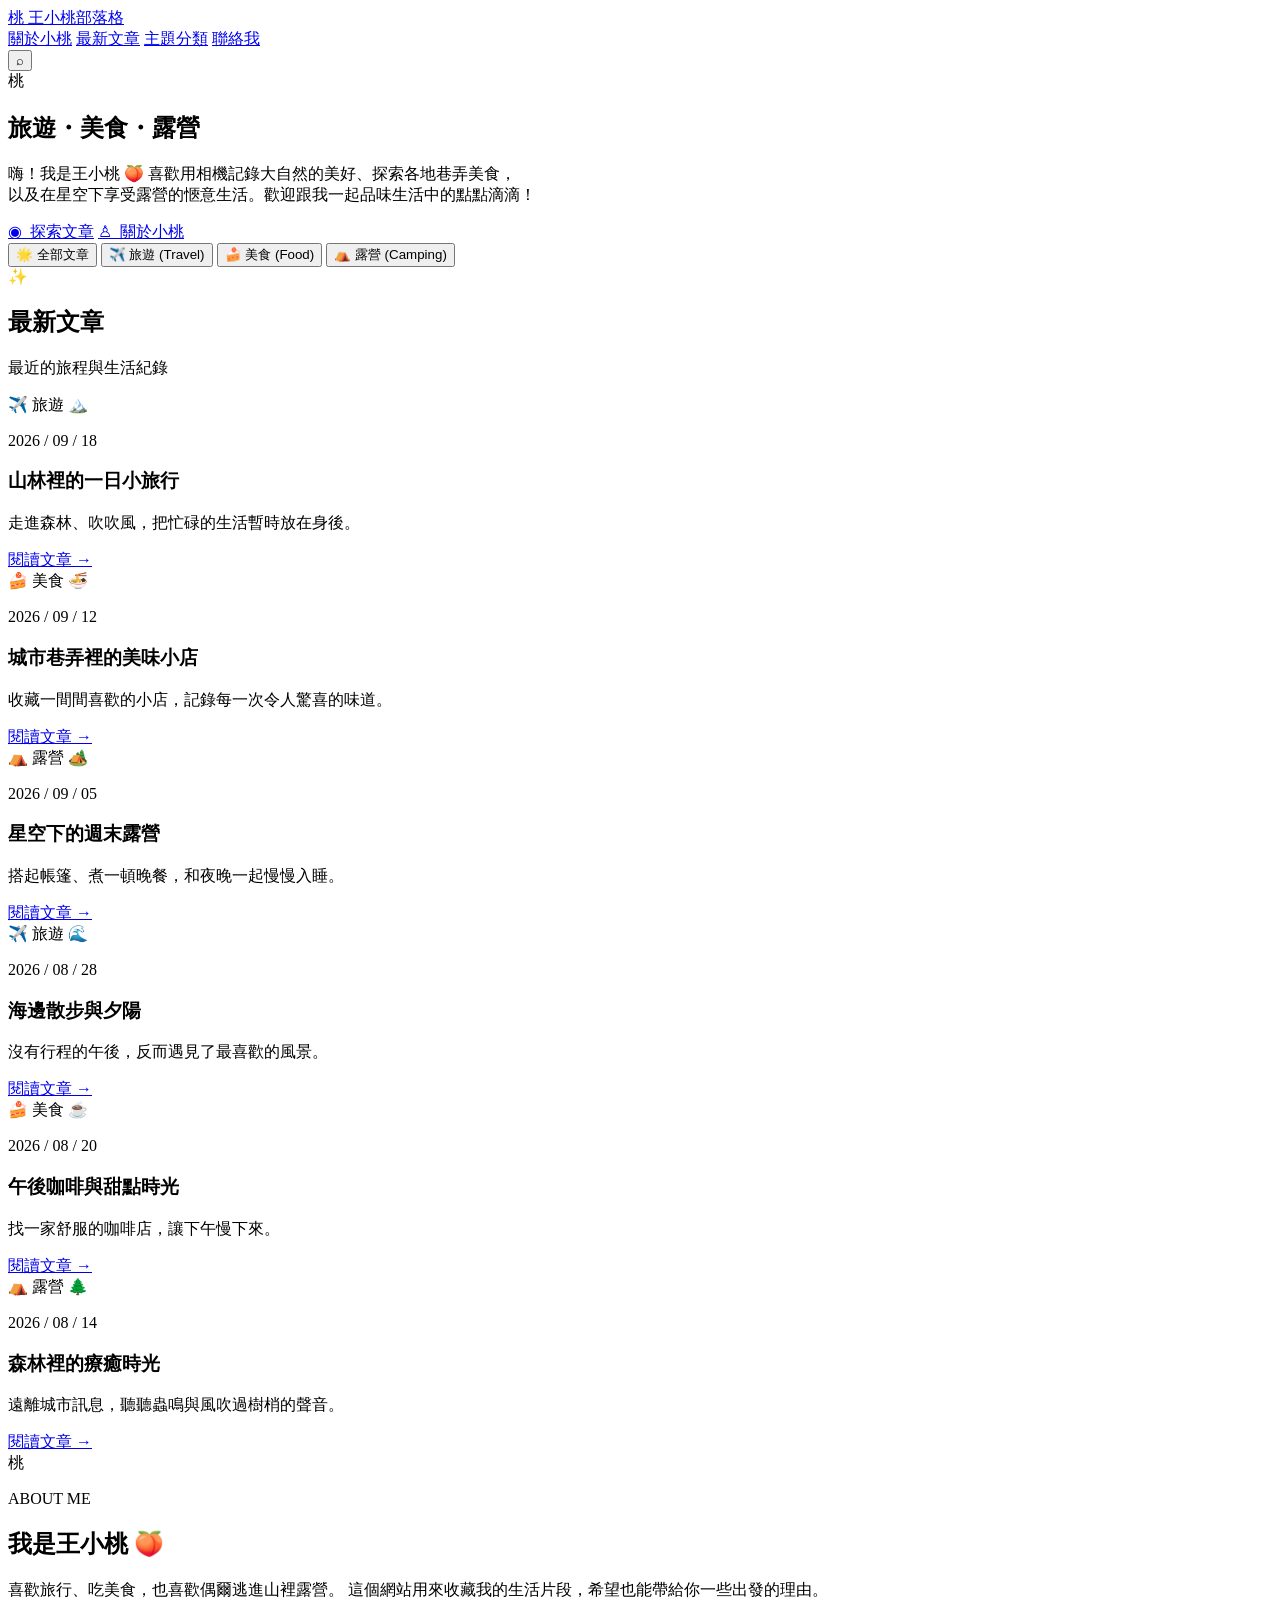
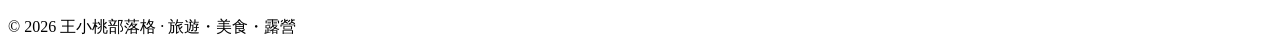
==== index.html @ 9bca38b2 "Add files via upload" ====
<!DOCTYPE html>
<html lang="zh-Hant">
<head>
  <meta charset="UTF-8">
  <meta name="viewport" content="width=device-width, initial-scale=1.0">
  <title>王小桃部落格｜旅遊・美食・露營</title>
  <link rel="stylesheet" href="style.css">
</head>

<body>
  <!-- 導覽列 -->
  <header class="navbar">
    <div class="nav-inner">
      <a href="#" class="logo">
        <span class="logo-icon">桃</span>
        <span>王小桃部落格</span>
      </a>

      <nav class="nav-links">
        <a href="#about">關於小桃</a>
        <a href="#articles">最新文章</a>
        <a href="#categories">主題分類</a>
        <a href="#contact">聯絡我</a>
      </nav>

      <button class="search-btn" aria-label="搜尋">⌕</button>
    </div>
  </header>

  <!-- 首頁主視覺 -->
  <main>
    <section class="hero">
      <div class="hero-content">
        <div class="avatar">桃</div>

        <h1>旅遊・美食・露營</h1>

        <p>
          嗨！我是王小桃 🍑 喜歡用相機記錄大自然的美好、探索各地巷弄美食，
          <br class="desktop-only">
          以及在星空下享受露營的愜意生活。歡迎跟我一起品味生活中的點點滴滴！
        </p>

        <div class="hero-buttons">
          <a href="#articles" class="btn btn-primary">◉ &nbsp;探索文章</a>
          <a href="#about" class="btn btn-light">♙ &nbsp;關於小桃</a>
        </div>
      </div>
    </section>

    <!-- 分類 -->
    <section class="category-section" id="categories">
      <div class="category-list">
        <button class="category active" data-filter="all">🌟 全部文章</button>
        <button class="category" data-filter="travel">✈️ 旅遊 (Travel)</button>
        <button class="category" data-filter="food">🍰 美食 (Food)</button>
        <button class="category" data-filter="camping">⛺ 露營 (Camping)</button>
      </div>
    </section>

    <!-- 文章 -->
    <section class="articles" id="articles">
      <div class="section-title">
        <span>✨</span>
        <h2>最新文章</h2>
        <p>最近的旅程與生活紀錄</p>
      </div>

      <div class="card-grid">

        <article class="card" data-category="travel">
          <div class="card-image travel-bg">
            <span class="tag travel-tag">✈️ 旅遊</span>
            <span class="image-icon">🏔️</span>
          </div>
          <div class="card-body">
            <p class="date">2026 / 09 / 18</p>
            <h3>山林裡的一日小旅行</h3>
            <p>走進森林、吹吹風，把忙碌的生活暫時放在身後。</p>
            <a href="#" class="read-more">閱讀文章 →</a>
          </div>
        </article>

        <article class="card" data-category="food">
          <div class="card-image food-bg">
            <span class="tag food-tag">🍰 美食</span>
            <span class="image-icon">🍜</span>
          </div>
          <div class="card-body">
            <p class="date">2026 / 09 / 12</p>
            <h3>城市巷弄裡的美味小店</h3>
            <p>收藏一間間喜歡的小店，記錄每一次令人驚喜的味道。</p>
            <a href="#" class="read-more">閱讀文章 →</a>
          </div>
        </article>

        <article class="card" data-category="camping">
          <div class="card-image camping-bg">
            <span class="tag camping-tag">⛺ 露營</span>
            <span class="image-icon">🏕️</span>
          </div>
          <div class="card-body">
            <p class="date">2026 / 09 / 05</p>
            <h3>星空下的週末露營</h3>
            <p>搭起帳篷、煮一頓晚餐，和夜晚一起慢慢入睡。</p>
            <a href="#" class="read-more">閱讀文章 →</a>
          </div>
        </article>

        <article class="card" data-category="travel">
          <div class="card-image sea-bg">
            <span class="tag travel-tag">✈️ 旅遊</span>
            <span class="image-icon">🌊</span>
          </div>
          <div class="card-body">
            <p class="date">2026 / 08 / 28</p>
            <h3>海邊散步與夕陽</h3>
            <p>沒有行程的午後，反而遇見了最喜歡的風景。</p>
            <a href="#" class="read-more">閱讀文章 →</a>
          </div>
        </article>

        <article class="card" data-category="food">
          <div class="card-image cafe-bg">
            <span class="tag food-tag">🍰 美食</span>
            <span class="image-icon">☕</span>
          </div>
          <div class="card-body">
            <p class="date">2026 / 08 / 20</p>
            <h3>午後咖啡與甜點時光</h3>
            <p>找一家舒服的咖啡店，讓下午慢下來。</p>
            <a href="#" class="read-more">閱讀文章 →</a>
          </div>
        </article>

        <article class="card" data-category="camping">
          <div class="card-image forest-bg">
            <span class="tag camping-tag">⛺ 露營</span>
            <span class="image-icon">🌲</span>
          </div>
          <div class="card-body">
            <p class="date">2026 / 08 / 14</p>
            <h3>森林裡的療癒時光</h3>
            <p>遠離城市訊息，聽聽蟲鳴與風吹過樹梢的聲音。</p>
            <a href="#" class="read-more">閱讀文章 →</a>
          </div>
        </article>

      </div>
    </section>

    <!-- 關於 -->
    <section class="about" id="about">
      <div class="about-box">
        <div class="about-avatar">桃</div>
        <div>
          <p class="small-title">ABOUT ME</p>
          <h2>我是王小桃 🍑</h2>
          <p>
            喜歡旅行、吃美食，也喜歡偶爾逃進山裡露營。
            這個網站用來收藏我的生活片段，希望也能帶給你一些出發的理由。
          </p>
        </div>
      </div>
    </section>
  </main>

  <!-- 頁尾 -->
  <footer id="contact">
    <p>© 2026 王小桃部落格 · 旅遊・美食・露營</p>
  </footer>

  <script src="script.js"></script>
</body>
</html>
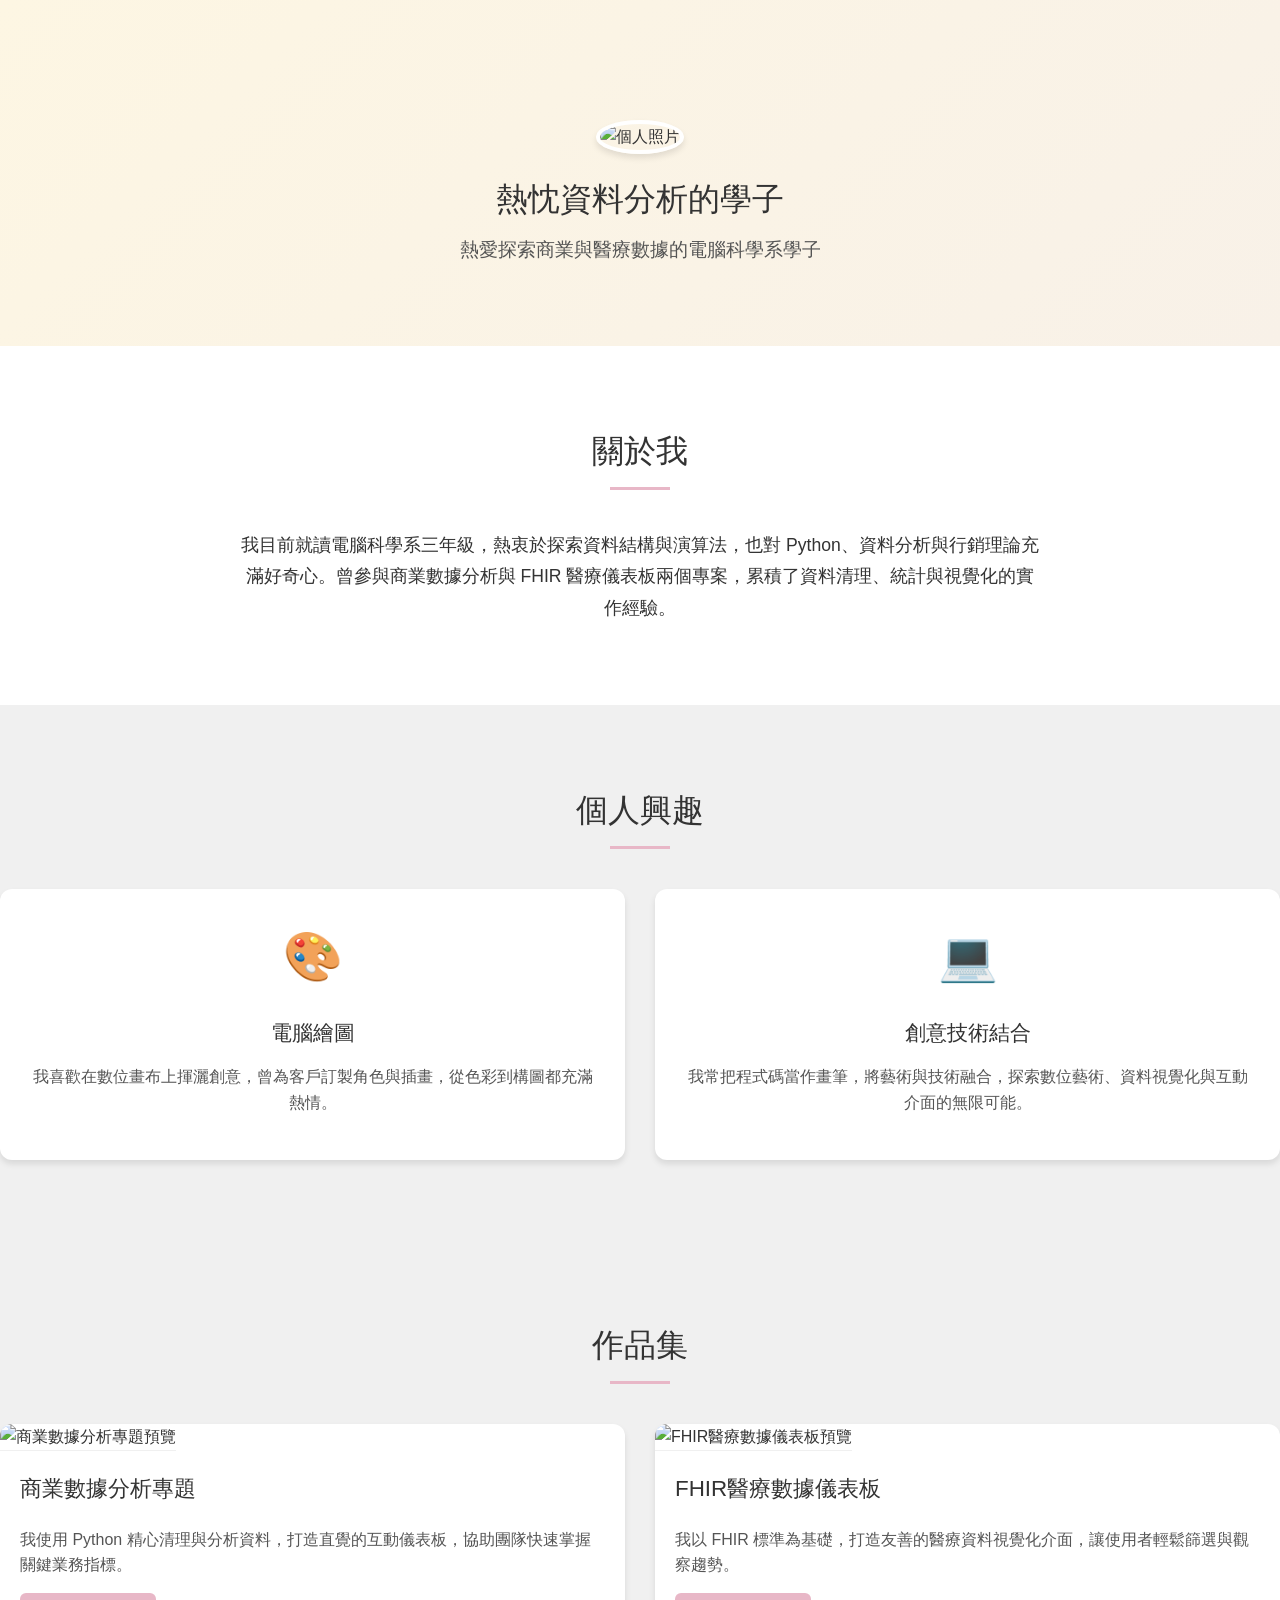
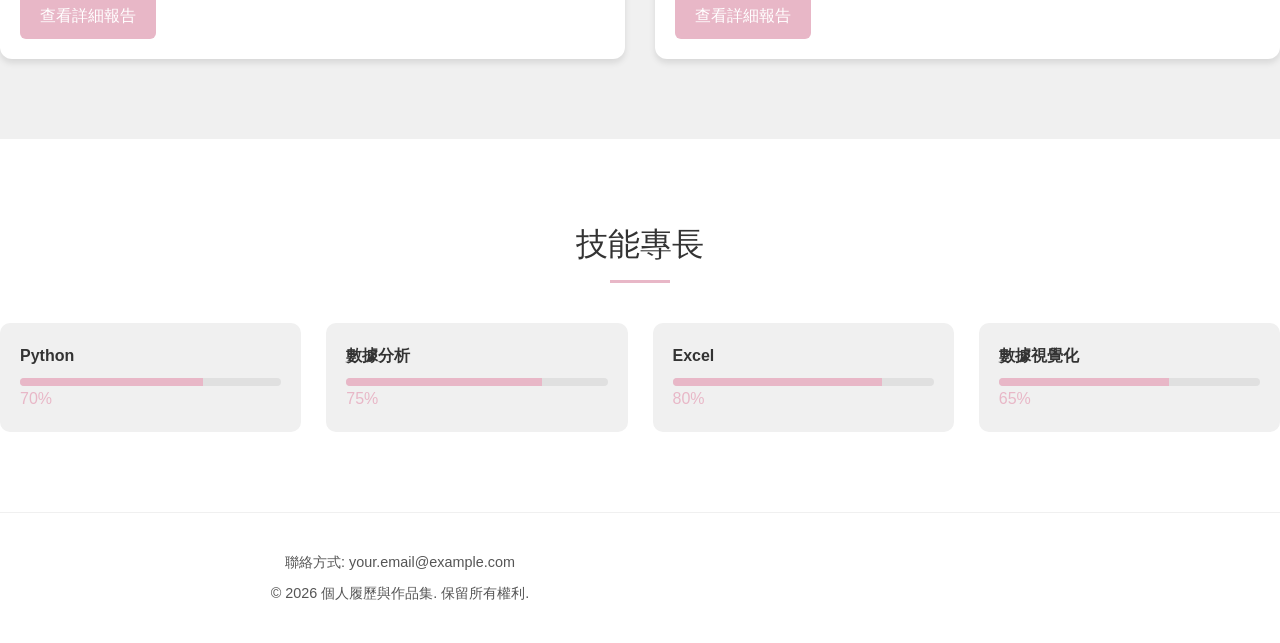
==== commit 9a168504: "Add files via upload" ====
--- a/index.html
+++ b/index.html
@@ -1,175 +1,106 @@
-<!DOCTYPE html>
-<html lang="zh-Hant">
-<head>
-  <meta charset="UTF-8">
-  <meta name="viewport" content="width=device-width, initial-scale=1.0">
-  <title>王小桃部落格｜旅遊・美食・露營</title>
-  <link rel="stylesheet" href="style.css">
-</head>
-
-<body>
-  <!-- 導覽列 -->
-  <header class="navbar">
-    <div class="nav-inner">
-      <a href="#" class="logo">
-        <span class="logo-icon">桃</span>
-        <span>王小桃部落格</span>
-      </a>
-
-      <nav class="nav-links">
-        <a href="#about">關於小桃</a>
-        <a href="#articles">最新文章</a>
-        <a href="#categories">主題分類</a>
-        <a href="#contact">聯絡我</a>
-      </nav>
-
-      <button class="search-btn" aria-label="搜尋">⌕</button>
-    </div>
-  </header>
-
-  <!-- 首頁主視覺 -->
-  <main>
-    <section class="hero">
-      <div class="hero-content">
-        <div class="avatar">桃</div>
-
-        <h1>旅遊・美食・露營</h1>
-
-        <p>
-          嗨！我是王小桃 🍑 喜歡用相機記錄大自然的美好、探索各地巷弄美食，
-          <br class="desktop-only">
-          以及在星空下享受露營的愜意生活。歡迎跟我一起品味生活中的點點滴滴！
-        </p>
-
-        <div class="hero-buttons">
-          <a href="#articles" class="btn btn-primary">◉ &nbsp;探索文章</a>
-          <a href="#about" class="btn btn-light">♙ &nbsp;關於小桃</a>
-        </div>
-      </div>
-    </section>
-
-    <!-- 分類 -->
-    <section class="category-section" id="categories">
-      <div class="category-list">
-        <button class="category active" data-filter="all">🌟 全部文章</button>
-        <button class="category" data-filter="travel">✈️ 旅遊 (Travel)</button>
-        <button class="category" data-filter="food">🍰 美食 (Food)</button>
-        <button class="category" data-filter="camping">⛺ 露營 (Camping)</button>
-      </div>
-    </section>
-
-    <!-- 文章 -->
-    <section class="articles" id="articles">
-      <div class="section-title">
-        <span>✨</span>
-        <h2>最新文章</h2>
-        <p>最近的旅程與生活紀錄</p>
-      </div>
-
-      <div class="card-grid">
-
-        <article class="card" data-category="travel">
-          <div class="card-image travel-bg">
-            <span class="tag travel-tag">✈️ 旅遊</span>
-            <span class="image-icon">🏔️</span>
-          </div>
-          <div class="card-body">
-            <p class="date">2026 / 09 / 18</p>
-            <h3>山林裡的一日小旅行</h3>
-            <p>走進森林、吹吹風，把忙碌的生活暫時放在身後。</p>
-            <a href="#" class="read-more">閱讀文章 →</a>
-          </div>
-        </article>
-
-        <article class="card" data-category="food">
-          <div class="card-image food-bg">
-            <span class="tag food-tag">🍰 美食</span>
-            <span class="image-icon">🍜</span>
-          </div>
-          <div class="card-body">
-            <p class="date">2026 / 09 / 12</p>
-            <h3>城市巷弄裡的美味小店</h3>
-            <p>收藏一間間喜歡的小店，記錄每一次令人驚喜的味道。</p>
-            <a href="#" class="read-more">閱讀文章 →</a>
-          </div>
-        </article>
-
-        <article class="card" data-category="camping">
-          <div class="card-image camping-bg">
-            <span class="tag camping-tag">⛺ 露營</span>
-            <span class="image-icon">🏕️</span>
-          </div>
-          <div class="card-body">
-            <p class="date">2026 / 09 / 05</p>
-            <h3>星空下的週末露營</h3>
-            <p>搭起帳篷、煮一頓晚餐，和夜晚一起慢慢入睡。</p>
-            <a href="#" class="read-more">閱讀文章 →</a>
-          </div>
-        </article>
-
-        <article class="card" data-category="travel">
-          <div class="card-image sea-bg">
-            <span class="tag travel-tag">✈️ 旅遊</span>
-            <span class="image-icon">🌊</span>
-          </div>
-          <div class="card-body">
-            <p class="date">2026 / 08 / 28</p>
-            <h3>海邊散步與夕陽</h3>
-            <p>沒有行程的午後，反而遇見了最喜歡的風景。</p>
-            <a href="#" class="read-more">閱讀文章 →</a>
-          </div>
-        </article>
-
-        <article class="card" data-category="food">
-          <div class="card-image cafe-bg">
-            <span class="tag food-tag">🍰 美食</span>
-            <span class="image-icon">☕</span>
-          </div>
-          <div class="card-body">
-            <p class="date">2026 / 08 / 20</p>
-            <h3>午後咖啡與甜點時光</h3>
-            <p>找一家舒服的咖啡店，讓下午慢下來。</p>
-            <a href="#" class="read-more">閱讀文章 →</a>
-          </div>
-        </article>
-
-        <article class="card" data-category="camping">
-          <div class="card-image forest-bg">
-            <span class="tag camping-tag">⛺ 露營</span>
-            <span class="image-icon">🌲</span>
-          </div>
-          <div class="card-body">
-            <p class="date">2026 / 08 / 14</p>
-            <h3>森林裡的療癒時光</h3>
-            <p>遠離城市訊息，聽聽蟲鳴與風吹過樹梢的聲音。</p>
-            <a href="#" class="read-more">閱讀文章 →</a>
-          </div>
-        </article>
-
-      </div>
-    </section>
-
-    <!-- 關於 -->
-    <section class="about" id="about">
-      <div class="about-box">
-        <div class="about-avatar">桃</div>
-        <div>
-          <p class="small-title">ABOUT ME</p>
-          <h2>我是王小桃 🍑</h2>
-          <p>
-            喜歡旅行、吃美食，也喜歡偶爾逃進山裡露營。
-            這個網站用來收藏我的生活片段，希望也能帶給你一些出發的理由。
-          </p>
-        </div>
-      </div>
-    </section>
-  </main>
-
-  <!-- 頁尾 -->
-  <footer id="contact">
-    <p>© 2026 王小桃部落格 · 旅遊・美食・露營</p>
-  </footer>
-
-  <script src="script.js"></script>
-</body>
-</html>
+<!DOCTYPE html>
+<html lang="zh-TW">
+<head>
+    <meta charset="UTF-8">
+    <meta name="viewport" content="width=device-width, initial-scale=1.0">
+    <title>個人履歷與作品集 - 電腦科學學生</title>
+    <link rel="stylesheet" href="style.css">
+</head>
+<body>
+    <!-- Hero區 -->
+    <section class="hero">
+        <div class="hero-content">
+            <img src="assets/images/hero_me_790_by_998.jpg" alt="個人照片" class="hero-image">
+            <h1>熱忱資料分析的學子</h1>
+            <p>熱愛探索商業與醫療數據的電腦科學系學子</p>
+        </div>
+    </section>
+
+    <!-- 關於我 -->
+    <section class="about">
+        <h2>關於我</h2>
+        <p>我目前就讀電腦科學系三年級，熱衷於探索資料結構與演算法，也對 Python、資料分析與行銷理論充滿好奇心。曾參與商業數據分析與 FHIR 醫療儀表板兩個專案，累積了資料清理、統計與視覺化的實作經驗。</p>
+    </section>
+
+    <!-- 個人興趣與特長 -->
+    <section class="interests">
+        <h2>個人興趣</h2>
+        <div class="interests-container">
+            <div class="interest-item">
+                <div class="interest-icon">🎨</div>
+                <h3>電腦繪圖</h3>
+                <p>我喜歡在數位畫布上揮灑創意，曾為客戶訂製角色與插畫，從色彩到構圖都充滿熱情。</p>
+            </div>
+            <div class="interest-item">
+                <div class="interest-icon">💻</div>
+                <h3>創意技術結合</h3>
+                <p>我常把程式碼當作畫筆，將藝術與技術融合，探索數位藝術、資料視覺化與互動介面的無限可能。</p>
+            </div>
+        </div>
+    </section>
+
+    <!-- 作品集 -->
+    <section class="portfolio">
+        <h2>作品集</h2>
+        <div class="portfolio-grid">
+            <!-- 商業數據分析專題 -->
+            <div class="portfolio-item">
+                <img src="assets/images/placeholder-business.png" alt="商業數據分析專題預覽" class="portfolio-image">
+                <h3>商業數據分析專題</h3>
+                <p>我使用 Python 精心清理與分析資料，打造直覺的互動儀表板，協助團隊快速掌握關鍵業務指標。</p>
+                <a href="assets/documents/placeholder-business-report.pdf" class="btn" target="_blank">查看詳細報告</a>
+            </div>
+            <!-- FHIR醫療數據儀表板 -->
+            <div class="portfolio-item">
+                <img src="assets/images/placeholder-fhir.png" alt="FHIR醫療數據儀表板預覽" class="portfolio-image">
+                <h3>FHIR醫療數據儀表板</h3>
+                <p>我以 FHIR 標準為基礎，打造友善的醫療資料視覺化介面，讓使用者輕鬆篩選與觀察趨勢。</p>
+                <a href="assets/documents/placeholder-fhir-report.pdf" class="btn" target="_blank">查看詳細報告</a>
+            </div>
+        </div>
+    </section>
+
+    <!-- 技能條 -->
+    <section class="skills">
+        <h2>技能專長</h2>
+        <div class="skills-container">
+            <div class="skill-item">
+                <span class="skill-name">Python</span>
+                <div class="skill-bar">
+                    <div class="skill-progress" style="width: 70%;"></div>
+                </div>
+                <span class="skill-percent">70%</span>
+            </div>
+            <div class="skill-item">
+                <span class="skill-name">數據分析</span>
+                <div class="skill-bar">
+                    <div class="skill-progress" style="width: 75%;"></div>
+                </div>
+                <span class="skill-percent">75%</span>
+            </div>
+            <div class="skill-item">
+                <span class="skill-name">Excel</span>
+                <div class="skill-bar">
+                    <div class="skill-progress" style="width: 80%;"></div>
+                </div>
+                <span class="skill-percent">80%</span>
+            </div>
+            <div class="skill-item">
+                <span class="skill-name">數據視覺化</span>
+                <div class="skill-bar">
+                    <div class="skill-progress" style="width: 65%;"></div>
+                </div>
+                <span class="skill-percent">65%</span>
+            </div>
+        </div>
+    </section>
+
+    <!-- 頁腳 -->
+    <footer>
+        <p>聯絡方式: your.email@example.com</p>
+        <p>&copy; 2026 個人履歷與作品集. 保留所有權利.</p>
+    </footer>
+
+    <script src="script.js"></script>
+</body>
+</html>
--- a/style.css
+++ b/style.css
@@ -0,0 +1,384 @@
+/* 日系風格個人履歷與作品集網站樣式 */
+/* 色盤：溫暖米色背景 #fdf6e3 + 暗灰文字 #333 + 櫻花粉點綴 #e8b7c7 */
+
+/* 基礎重設與變數 */
+* {
+    margin: 0;
+    padding: 0;
+    box-sizing: border-box;
+}
+
+:root {
+    --bg-color: #fdf6e3;
+    --text-color: #333;
+    --accent-color: #e8b7c7;
+    --light-gray: #f0f0f0;
+    --dark-gray: #555;
+    --white: #ffffff;
+    --shadow: 0 4px 6px rgba(0, 0, 0, 0.1);
+    --transition: all 0.3s ease;
+    --max-width: 1200px;
+}
+
+/* 基礎樣式 */
+body {
+    font-family: 'Microsoft JhengHei', 'Helvetica Neue', Arial, sans-serif;
+    line-height: 1.6;
+    color: var(--text-color);
+    background-color: var(--bg-color);
+}
+
+.container {
+    width: 90%;
+    max-width: var(--max-width);
+    margin: 0 auto;
+    padding: 0 20px;
+}
+
+section {
+    padding: 80px 0;
+}
+
+h1, h2, h3 {
+    margin-bottom: 20px;
+    font-weight: 500;
+    color: var(--text-color);
+}
+
+h1 {
+    font-size: 2.5rem;
+    text-align: center;
+    margin-bottom: 10px;
+}
+
+h2 {
+    font-size: 2rem;
+    text-align: center;
+    margin-bottom: 40px;
+    position: relative;
+}
+
+h2::after {
+    content: '';
+    display: block;
+    width: 60px;
+    height: 3px;
+    background-color: var(--accent-color);
+    margin: 10px auto 0;
+}
+
+p {
+    margin-bottom: 15px;
+    color: var(--dark-gray);
+    text-align: center;
+    max-width: 800px;
+    margin-left: auto;
+    margin-right: auto;
+}
+
+/* Hero區 */
+.hero {
+    text-align: center;
+    padding: 120px 0 80px;
+    background: linear-gradient(135deg, #fdf6e3 0%, #f8f1e8 100%);
+}
+
+.hero-image {
+    width: 200px;
+    height: 200px;
+    border-radius: 50%;
+    object-fit: cover;
+    border: 4px solid var(--white);
+    box-shadow: var(--shadow);
+    margin-bottom: 20px;
+    transition: var(--transition);
+}
+
+.hero-image:hover {
+    transform: scale(1.05);
+    box-shadow: 0 6px 12px rgba(0, 0, 0, 0.15);
+}
+
+.hero h1 {
+    font-size: 2rem;
+    margin-bottom: 10px;
+    color: var(--text-color);
+}
+
+.hero p {
+    font-size: 1.2rem;
+    color: var(--dark-gray);
+    max-width: 600px;
+    margin: 0 auto;
+}
+
+/* 關於我 */
+.about {
+    background-color: var(--white);
+}
+
+.about .container {
+    text-align: center;
+}
+
+.about p {
+    font-size: 1.1rem;
+    line-height: 1.8;
+    color: var(--text-color);
+    max-width: 800px;
+    margin: 0 auto;
+}
+
+/* 個人興趣 */
+.interests {
+    background-color: var(--light-gray);
+}
+
+.interests h2 {
+    margin-bottom: 40px;
+}
+
+.interests-container {
+    display: grid;
+    grid-template-columns: repeat(auto-fit, minmax(280px, 1fr));
+    gap: 30px;
+    margin-top: 40px;
+}
+
+.interest-item {
+    background: var(--white);
+    border-radius: 12px;
+    padding: 30px;
+    text-align: center;
+    box-shadow: var(--shadow);
+    transition: var(--transition);
+}
+
+.interest-item:hover {
+    transform: translateY(-5px);
+    box-shadow: 0 6px 16px rgba(0, 0, 0, 0.12);
+}
+
+.interest-icon {
+    font-size: 3rem;
+    margin-bottom: 20px;
+    color: var(--accent-color);
+    display: block;
+}
+
+.interest-item h3 {
+    font-size: 1.3rem;
+    margin-bottom: 15px;
+    color: var(--text-color);
+}
+
+.interest-item p {
+    font-size: 1rem;
+    color: var(--dark-gray);
+    line-height: 1.6;
+}
+
+/* 作品集 */
+.portfolio {
+    background-color: var(--light-gray);
+}
+
+.portfolio-grid {
+    display: grid;
+    grid-template-columns: repeat(auto-fit, minmax(300px, 1fr));
+    gap: 30px;
+    margin-top: 40px;
+}
+
+.portfolio-item {
+    background: var(--white);
+    border-radius: 12px;
+    overflow: hidden;
+    box-shadow: var(--shadow);
+    transition: var(--transition);
+}
+
+.portfolio-item:hover {
+    transform: translateY(-8px);
+    box-shadow: 0 8px 20px rgba(0, 0, 0, 0.15);
+}
+
+.portfolio-image {
+    width: 100%;
+    height: 200px;
+    object-fit: cover;
+    border-bottom: 1px solid var(--light-gray);
+}
+
+.portfolio-item h3 {
+    font-size: 1.4rem;
+    margin: 20px;
+    color: var(--text-color);
+}
+
+.portfolio-item p {
+    font-size: 1rem;
+    margin: 0 20px 15px;
+    color: var(--dark-gray);
+    text-align: left;
+}
+
+.btn {
+    display: inline-block;
+    background-color: var(--accent-color);
+    color: var(--white);
+    padding: 10px 20px;
+    text-decoration: none;
+    border-radius: 6px;
+    font-weight: 500;
+    margin: 0 20px 20px;
+    transition: var(--transition);
+    text-align: center;
+}
+
+.btn:hover {
+    background-color: #d4a5b4;
+    transform: translateY(-2px);
+}
+
+/* 技能條 */
+.skills {
+    background-color: var(--white);
+}
+
+.skills h2 {
+    margin-bottom: 40px;
+}
+
+.skills-container {
+    display: grid;
+    grid-template-columns: repeat(auto-fit, minmax(250px, 1fr));
+    gap: 25px;
+}
+
+.skill-item {
+    background-color: var(--light-gray);
+    padding: 20px;
+    border-radius: 10px;
+    transition: var(--transition);
+}
+
+.skill-item:hover {
+    background-color: #f8f1e8;
+}
+
+.skill-name {
+    display: flex;
+    justify-content: space-between;
+    margin-bottom: 10px;
+    font-weight: 600;
+    color: var(--text-color);
+}
+
+.skill-percent {
+    font-weight: 500;
+    color: var(--accent-color);
+}
+
+.skill-bar {
+    background-color: #e0e0e0;
+    height: 8px;
+    border-radius: 4px;
+    overflow: hidden;
+}
+
+.skill-progress {
+    height: 100%;
+    background-color: var(--accent-color);
+    width: 0;
+    transition: width 1.5s ease-out;
+}
+
+/* 頁腳 */
+footer {
+    text-align: center;
+    padding: 30px 0;
+    background-color: var(--white);
+    border-top: 1px solid var(--light-gray);
+}
+
+footer p {
+    margin: 8px 0;
+    color: var(--dark-gray);
+    font-size: 0.9rem;
+}
+
+footer p:first-child {
+    font-weight: 500;
+}
+
+/* 響應式設計 */
+@media (max-width: 768px) {
+    h1 {
+        font-size: 2rem;
+    }
+    
+    h2 {
+        font-size: 1.8rem;
+    }
+    
+    .hero-image {
+        width: 150px;
+        height: 150px;
+    }
+    
+    .hero h1 {
+        font-size: 1.8rem;
+    }
+    
+    .hero p {
+        font-size: 1rem;
+    }
+    
+    .portfolio-grid {
+        grid-template-columns: 1fr;
+    }
+    
+    .skills-container {
+        grid-template-columns: 1fr;
+    }
+    
+    section {
+        padding: 60px 0;
+    }
+}
+
+/* 動畫效果 */
+@keyframes fadeInUp {
+    from {
+        opacity: 0;
+        transform: translateY(30px);
+    }
+    to {
+        opacity: 1;
+        transform: translateY(0);
+    }
+}
+
+section {
+    animation: fadeInUp 0.8s ease-out forwards;
+    opacity: 0;
+}
+
+section:nth-child(1) { animation-delay: 0.1s; }
+section:nth-child(2) { animation-delay: 0.2s; }
+section:nth-child(3) { animation-delay: 0.3s; }
+section:nth-child(4) { animation-delay: 0.4s; }
+section:nth-child(5) { animation-delay: 0.5s; }
+
+/* 滾動時顯示區塊 */
+.about, .portfolio, .skills {
+    opacity: 0;
+    transform: translateY(20px);
+    transition: opacity 0.6s ease, transform 0.6s ease;
+}
+
+.about.visible, .portfolio.visible, .skills.visible {
+    opacity: 1;
+    transform: translateY(0);
+}
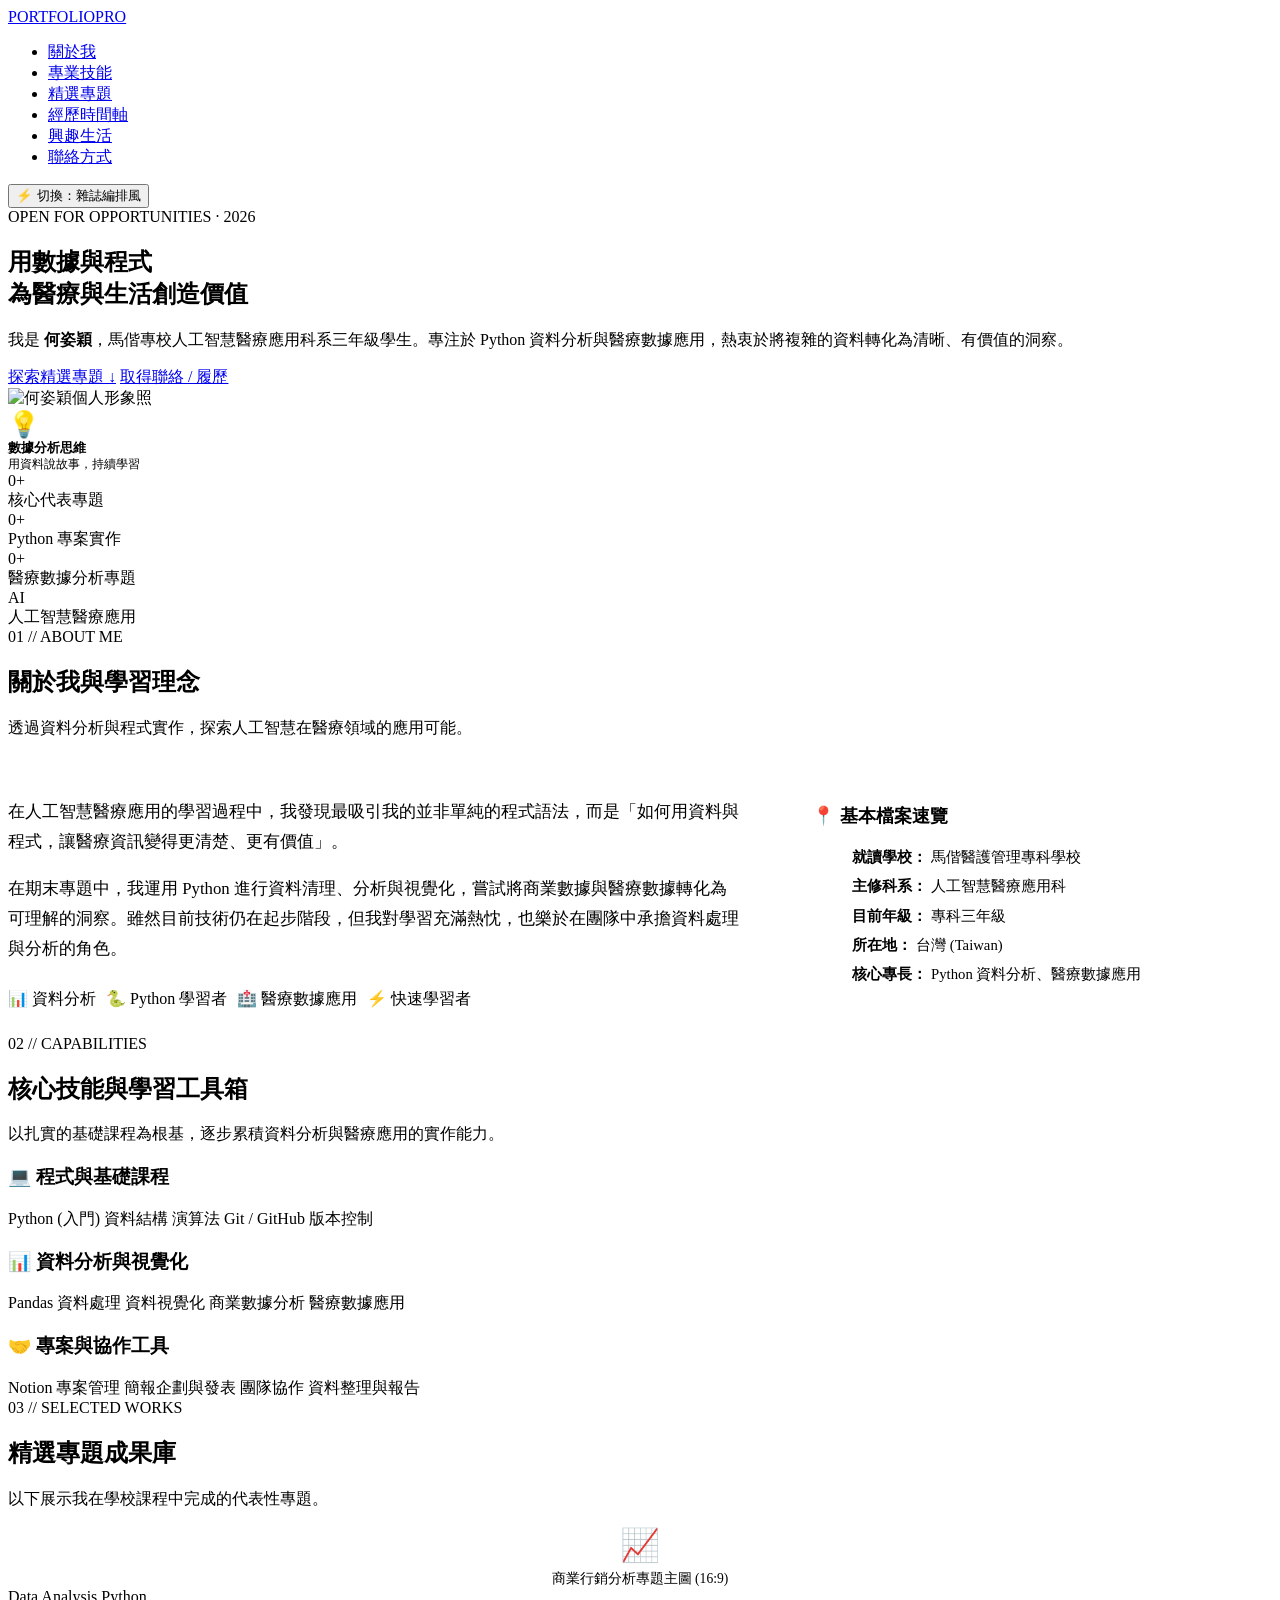
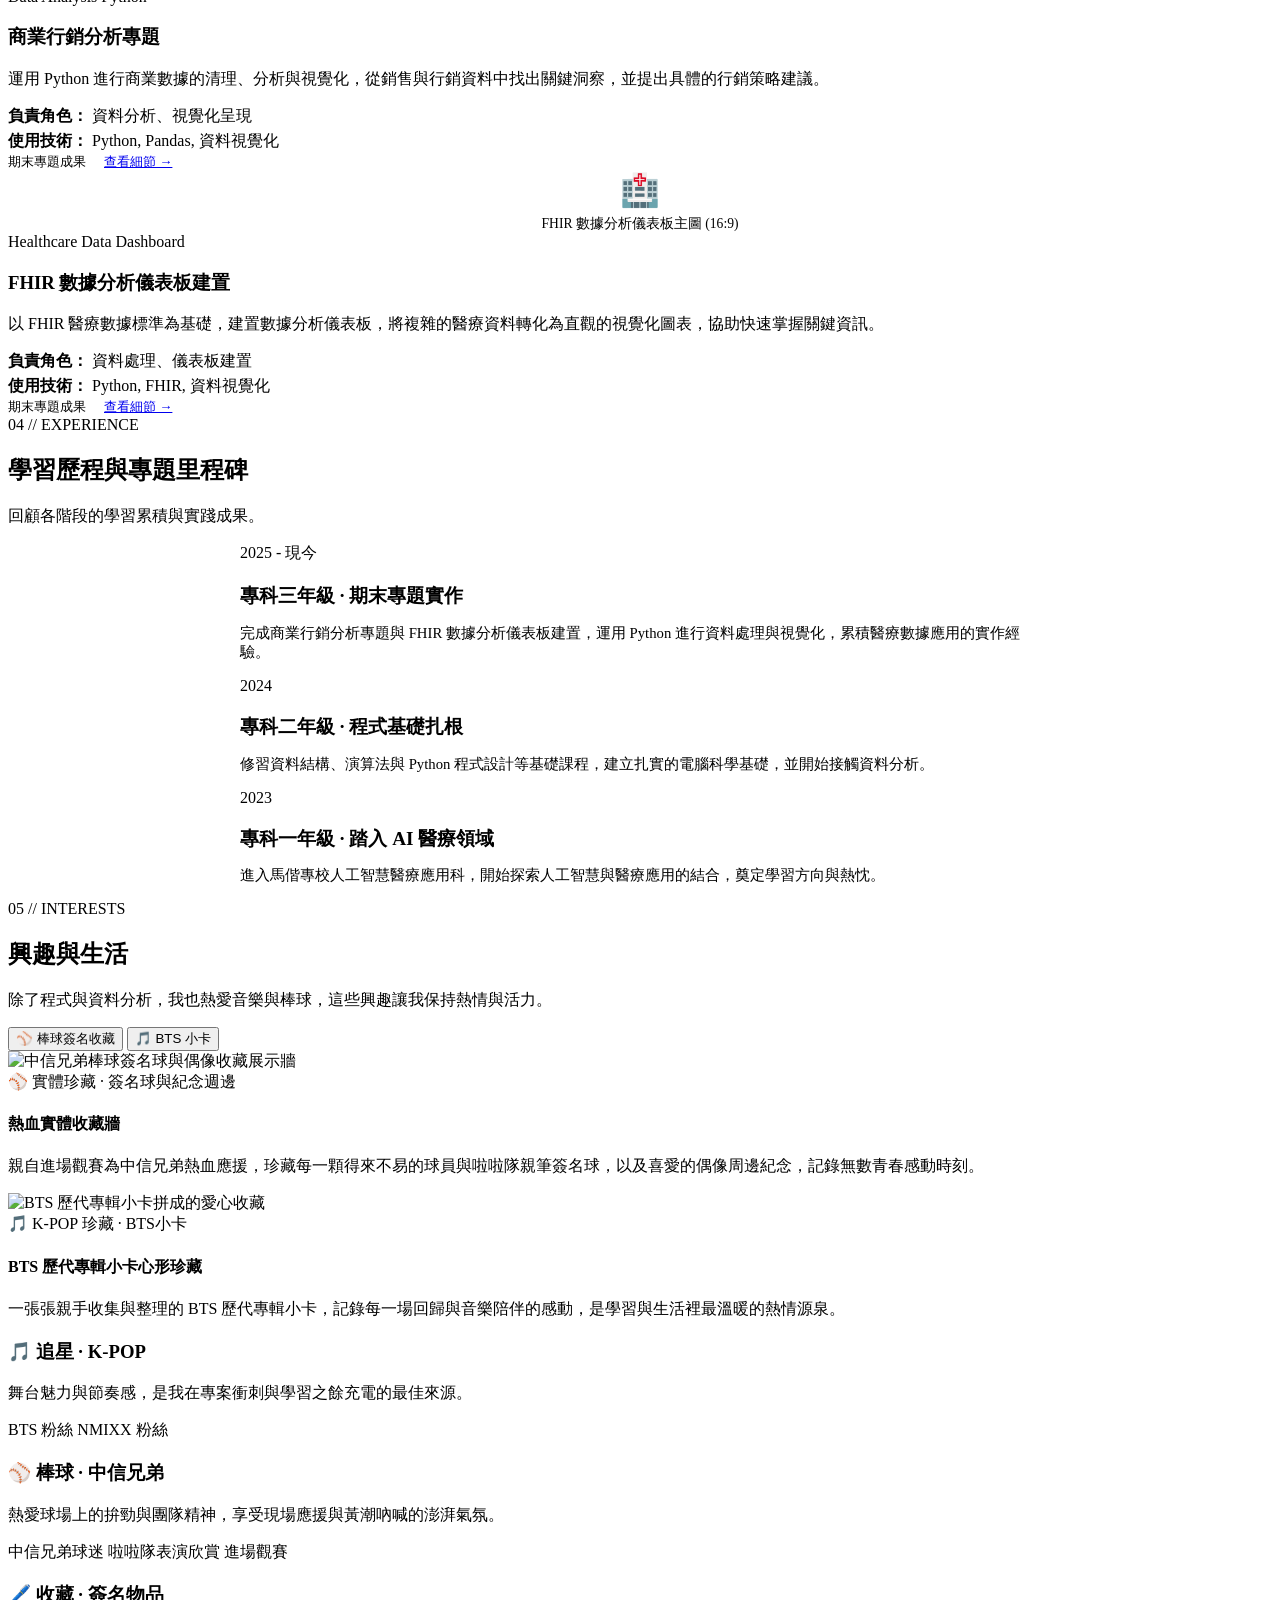
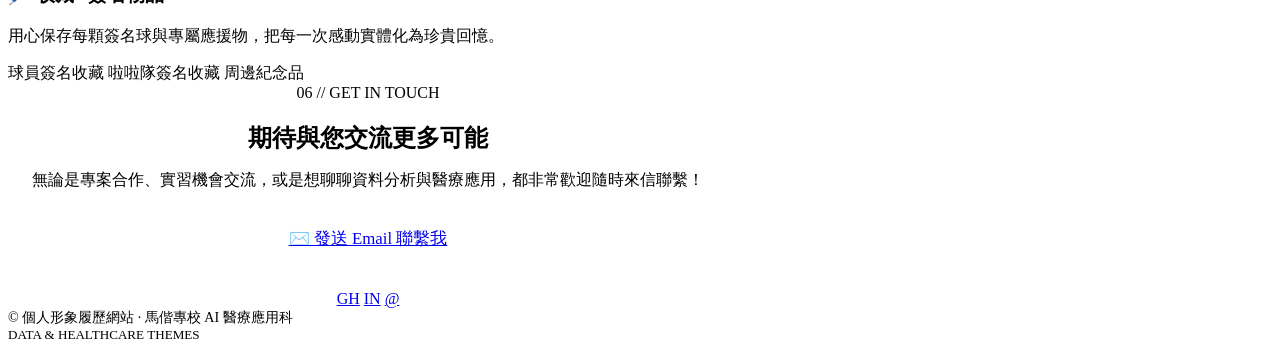
==== commit dad58555: "Add files via upload" ====
--- a/index.html
+++ b/index.html
@@ -1,106 +1,448 @@
-<!DOCTYPE html>
-<html lang="zh-TW">
-<head>
-    <meta charset="UTF-8">
-    <meta name="viewport" content="width=device-width, initial-scale=1.0">
-    <title>個人履歷與作品集 - 電腦科學學生</title>
-    <link rel="stylesheet" href="style.css">
-</head>
-<body>
-    <!-- Hero區 -->
-    <section class="hero">
-        <div class="hero-content">
-            <img src="assets/images/hero_me_790_by_998.jpg" alt="個人照片" class="hero-image">
-            <h1>熱忱資料分析的學子</h1>
-            <p>熱愛探索商業與醫療數據的電腦科學系學子</p>
-        </div>
-    </section>
-
-    <!-- 關於我 -->
-    <section class="about">
-        <h2>關於我</h2>
-        <p>我目前就讀電腦科學系三年級，熱衷於探索資料結構與演算法，也對 Python、資料分析與行銷理論充滿好奇心。曾參與商業數據分析與 FHIR 醫療儀表板兩個專案，累積了資料清理、統計與視覺化的實作經驗。</p>
-    </section>
-
-    <!-- 個人興趣與特長 -->
-    <section class="interests">
-        <h2>個人興趣</h2>
-        <div class="interests-container">
-            <div class="interest-item">
-                <div class="interest-icon">🎨</div>
-                <h3>電腦繪圖</h3>
-                <p>我喜歡在數位畫布上揮灑創意，曾為客戶訂製角色與插畫，從色彩到構圖都充滿熱情。</p>
-            </div>
-            <div class="interest-item">
-                <div class="interest-icon">💻</div>
-                <h3>創意技術結合</h3>
-                <p>我常把程式碼當作畫筆，將藝術與技術融合，探索數位藝術、資料視覺化與互動介面的無限可能。</p>
-            </div>
-        </div>
-    </section>
-
-    <!-- 作品集 -->
-    <section class="portfolio">
-        <h2>作品集</h2>
-        <div class="portfolio-grid">
-            <!-- 商業數據分析專題 -->
-            <div class="portfolio-item">
-                <img src="assets/images/placeholder-business.png" alt="商業數據分析專題預覽" class="portfolio-image">
-                <h3>商業數據分析專題</h3>
-                <p>我使用 Python 精心清理與分析資料，打造直覺的互動儀表板，協助團隊快速掌握關鍵業務指標。</p>
-                <a href="assets/documents/placeholder-business-report.pdf" class="btn" target="_blank">查看詳細報告</a>
-            </div>
-            <!-- FHIR醫療數據儀表板 -->
-            <div class="portfolio-item">
-                <img src="assets/images/placeholder-fhir.png" alt="FHIR醫療數據儀表板預覽" class="portfolio-image">
-                <h3>FHIR醫療數據儀表板</h3>
-                <p>我以 FHIR 標準為基礎，打造友善的醫療資料視覺化介面，讓使用者輕鬆篩選與觀察趨勢。</p>
-                <a href="assets/documents/placeholder-fhir-report.pdf" class="btn" target="_blank">查看詳細報告</a>
-            </div>
-        </div>
-    </section>
-
-    <!-- 技能條 -->
-    <section class="skills">
-        <h2>技能專長</h2>
-        <div class="skills-container">
-            <div class="skill-item">
-                <span class="skill-name">Python</span>
-                <div class="skill-bar">
-                    <div class="skill-progress" style="width: 70%;"></div>
-                </div>
-                <span class="skill-percent">70%</span>
-            </div>
-            <div class="skill-item">
-                <span class="skill-name">數據分析</span>
-                <div class="skill-bar">
-                    <div class="skill-progress" style="width: 75%;"></div>
-                </div>
-                <span class="skill-percent">75%</span>
-            </div>
-            <div class="skill-item">
-                <span class="skill-name">Excel</span>
-                <div class="skill-bar">
-                    <div class="skill-progress" style="width: 80%;"></div>
-                </div>
-                <span class="skill-percent">80%</span>
-            </div>
-            <div class="skill-item">
-                <span class="skill-name">數據視覺化</span>
-                <div class="skill-bar">
-                    <div class="skill-progress" style="width: 65%;"></div>
-                </div>
-                <span class="skill-percent">65%</span>
-            </div>
-        </div>
-    </section>
-
-    <!-- 頁腳 -->
-    <footer>
-        <p>聯絡方式: your.email@example.com</p>
-        <p>&copy; 2026 個人履歷與作品集. 保留所有權利.</p>
-    </footer>
-
-    <script src="script.js"></script>
-</body>
-</html>+<!DOCTYPE html>
+<html lang="zh-TW" data-theme="tech">
+<head>
+  <meta charset="UTF-8">
+  <meta name="viewport" content="width=device-width, initial-scale=1.0">
+  <title>何姿穎 | 個人形象履歷網站</title>
+  <meta name="description" content="何姿穎的個人形象履歷與專案作品集網站，融合現代科技感、雜誌編排與日系和風。">
+  <link rel="stylesheet" href="assets/css/style.css">
+</head>
+<body>
+
+  <!-- 頂部導覽列 (Header & Navigation) -->
+  <header class="site-header">
+    <div class="container nav-container">
+      <a href="#" class="brand-logo">
+        PORTFOLIO<span class="brand-badge">PRO</span>
+      </a>
+
+      <nav>
+        <ul class="nav-menu">
+          <li><a href="#about" class="nav-link">關於我</a></li>
+          <li><a href="#skills" class="nav-link">專業技能</a></li>
+          <li><a href="#projects" class="nav-link">精選專題</a></li>
+          <li><a href="#timeline" class="nav-link">經歷時間軸</a></li>
+          <li><a href="#interests" class="nav-link">興趣生活</a></li>
+          <li><a href="#contact" class="nav-link">聯絡方式</a></li>
+        </ul>
+      </nav>
+
+      <div class="nav-actions">
+        <!-- 風格即時切換開關 (Tech ⇄ Magazine ⇄ Japanese) -->
+        <button id="theme-toggle-btn" class="theme-switch-btn" title="切換視覺風格">
+          <span id="theme-icon">⚡</span>
+          <span id="theme-text">切換：雜誌編排風</span>
+        </button>
+      </div>
+    </div>
+  </header>
+
+  <main>
+    <!-- 1. HERO 視覺首屏區 -->
+    <section class="hero-section" id="hero">
+      <div class="container">
+        <div class="hero-grid">
+          <div class="hero-content">
+            <div class="hero-tag">
+              <span class="status-dot"></span>
+              <span>OPEN FOR OPPORTUNITIES · 2026</span>
+            </div>
+            <h1 class="hero-title">
+              用數據與程式<br>
+              <span class="text-highlight">為醫療與生活創造價值</span>
+            </h1>
+            <p class="hero-subtitle">
+              我是 <strong>何姿穎</strong>，馬偕專校人工智慧醫療應用科系三年級學生。專注於 Python 資料分析與醫療數據應用，熱衷於將複雜的資料轉化為清晰、有價值的洞察。
+            </p>
+            <div class="hero-cta-group">
+              <a href="#projects" class="btn btn-primary">探索精選專題 ↓</a>
+              <a href="#contact" class="btn btn-secondary">取得聯絡 / 履歷</a>
+            </div>
+          </div>
+
+          <div class="hero-visual">
+            <div class="avatar-frame">
+              <img 
+                src="assets/images/01_形象照與生活照片/me_1179_by_1452.jpg" 
+                alt="何姿穎個人形象照" 
+                class="avatar-img"
+                width="1179"
+                height="1452"
+                fetchpriority="high"
+                loading="eager"
+              >
+            </div>
+            <div class="floating-badge">
+              <div style="font-size: 1.6rem;">💡</div>
+              <div>
+                <div style="font-size: 0.8rem; font-weight: 700;">數據分析思維</div>
+                <div style="font-size: 0.72rem; color: var(--text-muted);">用資料說故事，持續學習</div>
+              </div>
+            </div>
+          </div>
+        </div>
+
+        <!-- 亮點指標數據欄 (Metrics Bar) -->
+        <div class="metrics-bar">
+          <div class="metric-item">
+            <div class="metric-number" data-counter="number" data-target="2" data-suffix="+">0+</div>
+            <div class="metric-label">核心代表專題</div>
+          </div>
+          <div class="metric-item">
+            <div class="metric-number" data-counter="number" data-target="3" data-suffix="+">0+</div>
+            <div class="metric-label">Python 專案實作</div>
+          </div>
+          <div class="metric-item">
+            <div class="metric-number" data-counter="number" data-target="1" data-suffix="+">0+</div>
+            <div class="metric-label">醫療數據分析專題</div>
+          </div>
+          <div class="metric-item">
+            <div class="metric-number metric-badge" data-counter="text" data-text="AI">AI</div>
+            <div class="metric-label">人工智慧醫療應用</div>
+          </div>
+        </div>
+      </div>
+    </section>
+
+    <!-- 2. ABOUT ME 品牌故事區 -->
+    <section class="section" id="about" style="background: var(--bg-surface);">
+      <div class="container">
+        <div class="section-header">
+          <span class="section-tag">01 // ABOUT ME</span>
+          <h2 class="section-title">關於我與學習理念</h2>
+          <p class="section-desc">透過資料分析與程式實作，探索人工智慧在醫療領域的應用可能。</p>
+        </div>
+
+        <div style="display: grid; grid-template-columns: 1.2fr 0.8fr; gap: 40px; align-items: center;">
+          <div>
+            <p style="font-size: 1.05rem; line-height: 1.8; margin-bottom: 16px; color: var(--text-muted);">
+              在人工智慧醫療應用的學習過程中，我發現最吸引我的並非單純的程式語法，而是「如何用資料與程式，讓醫療資訊變得更清楚、更有價值」。
+            </p>
+            <p style="font-size: 1.05rem; line-height: 1.8; color: var(--text-muted);">
+              在期末專題中，我運用 Python 進行資料清理、分析與視覺化，嘗試將商業數據與醫療數據轉化為可理解的洞察。雖然目前技術仍在起步階段，但我對學習充滿熱忱，也樂於在團隊中承擔資料處理與分析的角色。
+            </p>
+            <div style="margin-top: 24px; display: flex; gap: 10px; flex-wrap: wrap;">
+              <span class="skill-pill">📊 資料分析</span>
+              <span class="skill-pill">🐍 Python 學習者</span>
+              <span class="skill-pill">🏥 醫療數據應用</span>
+              <span class="skill-pill">⚡ 快速學習者</span>
+            </div>
+          </div>
+
+          <div style="background: var(--bg-card); border: 1px solid var(--border-color); border-radius: var(--radius-md); padding: 30px;">
+            <h3 style="font-size: 1.15rem; margin-bottom: 14px;">📍 基本檔案速覽</h3>
+            <ul style="list-style: none; font-size: 0.92rem; line-height: 2; color: var(--text-muted);">
+              <li><strong>就讀學校：</strong> 馬偕醫護管理專科學校</li>
+              <li><strong>主修科系：</strong> 人工智慧醫療應用科</li>
+              <li><strong>目前年級：</strong> 專科三年級</li>
+              <li><strong>所在地：</strong> 台灣 (Taiwan)</li>
+              <li><strong>核心專長：</strong> Python 資料分析、醫療數據應用</li>
+            </ul>
+          </div>
+        </div>
+      </div>
+    </section>
+
+    <!-- 3. SKILLS 專業技能儀表板 -->
+    <section class="section" id="skills">
+      <div class="container">
+        <div class="section-header">
+          <span class="section-tag">02 // CAPABILITIES</span>
+          <h2 class="section-title">核心技能與學習工具箱</h2>
+          <p class="section-desc">以扎實的基礎課程為根基，逐步累積資料分析與醫療應用的實作能力。</p>
+        </div>
+
+        <div class="skills-grid">
+          <!-- 技能組 1 -->
+          <div class="skill-category-card">
+            <h3><span>💻</span> 程式與基礎課程</h3>
+            <div class="skill-list">
+              <span class="skill-pill">Python (入門)</span>
+              <span class="skill-pill">資料結構</span>
+              <span class="skill-pill">演算法</span>
+              <span class="skill-pill">Git / GitHub 版本控制</span>
+            </div>
+          </div>
+
+          <!-- 技能組 2 -->
+          <div class="skill-category-card">
+            <h3><span>📊</span> 資料分析與視覺化</h3>
+            <div class="skill-list">
+              <span class="skill-pill">Pandas 資料處理</span>
+              <span class="skill-pill">資料視覺化</span>
+              <span class="skill-pill">商業數據分析</span>
+              <span class="skill-pill">醫療數據應用</span>
+            </div>
+          </div>
+
+          <!-- 技能組 3 -->
+          <div class="skill-category-card">
+            <h3><span>🤝</span> 專案與協作工具</h3>
+            <div class="skill-list">
+              <span class="skill-pill">Notion 專案管理</span>
+              <span class="skill-pill">簡報企劃與發表</span>
+              <span class="skill-pill">團隊協作</span>
+              <span class="skill-pill">資料整理與報告</span>
+            </div>
+          </div>
+        </div>
+      </div>
+    </section>
+
+    <!-- 4. FEATURED PROJECTS 精選專案庫 -->
+    <section class="section" id="projects" style="background: var(--bg-surface);">
+      <div class="container">
+        <div class="section-header">
+          <span class="section-tag">03 // SELECTED WORKS</span>
+          <h2 class="section-title">精選專題成果庫</h2>
+          <p class="section-desc">以下展示我在學校課程中完成的代表性專題。</p>
+        </div>
+
+        <div class="projects-grid">
+          <!-- 專案卡片 1 -->
+          <article class="project-card">
+            <div class="project-thumb">
+              <div style="text-align: center; color: var(--text-muted); font-size: 0.85rem;">
+                <div style="font-size: 2rem; margin-bottom: 6px;">📈</div>
+                商業行銷分析專題主圖 (16:9)
+              </div>
+            </div>
+            <div class="project-body">
+              <div class="project-tags">
+                <span class="tag-badge">Data Analysis</span>
+                <span class="tag-badge">Python</span>
+              </div>
+              <h3 class="project-name">商業行銷分析專題</h3>
+              <p class="project-desc">
+                運用 Python 進行商業數據的清理、分析與視覺化，從銷售與行銷資料中找出關鍵洞察，並提出具體的行銷策略建議。
+              </p>
+              <div class="project-meta-box">
+                <div><strong>負責角色：</strong> 資料分析、視覺化呈現</div>
+                <div style="margin-top: 4px;"><strong>使用技術：</strong> Python, Pandas, 資料視覺化</div>
+              </div>
+              <div class="project-footer">
+                <span style="font-size: 0.82rem; color: var(--text-muted);">期末專題成果</span>
+                <a href="#" class="btn btn-secondary" style="padding: 6px 14px; font-size: 0.82rem;">查看細節 →</a>
+              </div>
+            </div>
+          </article>
+
+          <!-- 專案卡片 2 -->
+          <article class="project-card">
+            <div class="project-thumb">
+              <div style="text-align: center; color: var(--text-muted); font-size: 0.85rem;">
+                <div style="font-size: 2rem; margin-bottom: 6px;">🏥</div>
+                FHIR 數據分析儀表板主圖 (16:9)
+              </div>
+            </div>
+            <div class="project-body">
+              <div class="project-tags">
+                <span class="tag-badge">Healthcare</span>
+                <span class="tag-badge">Data Dashboard</span>
+              </div>
+              <h3 class="project-name">FHIR 數據分析儀表板建置</h3>
+              <p class="project-desc">
+                以 FHIR 醫療數據標準為基礎，建置數據分析儀表板，將複雜的醫療資料轉化為直觀的視覺化圖表，協助快速掌握關鍵資訊。
+              </p>
+              <div class="project-meta-box">
+                <div><strong>負責角色：</strong> 資料處理、儀表板建置</div>
+                <div style="margin-top: 4px;"><strong>使用技術：</strong> Python, FHIR, 資料視覺化</div>
+              </div>
+              <div class="project-footer">
+                <span style="font-size: 0.82rem; color: var(--text-muted);">期末專題成果</span>
+                <a href="#" class="btn btn-secondary" style="padding: 6px 14px; font-size: 0.82rem;">查看細節 →</a>
+              </div>
+            </div>
+          </article>
+        </div>
+      </div>
+    </section>
+
+    <!-- 5. TIMELINE 歷程時間軸 -->
+    <section class="section" id="timeline">
+      <div class="container">
+        <div class="section-header">
+          <span class="section-tag">04 // EXPERIENCE</span>
+          <h2 class="section-title">學習歷程與專題里程碑</h2>
+          <p class="section-desc">回顧各階段的學習累積與實踐成果。</p>
+        </div>
+
+        <div class="timeline" style="max-width: 800px; margin: 0 auto;">
+          <div class="timeline-item">
+            <div class="timeline-dot"></div>
+            <div class="timeline-date">2025 - 現今</div>
+            <h3 style="font-size: 1.2rem; margin-bottom: 6px;">專科三年級 · 期末專題實作</h3>
+            <p style="font-size: 0.92rem; color: var(--text-muted);">
+              完成商業行銷分析專題與 FHIR 數據分析儀表板建置，運用 Python 進行資料處理與視覺化，累積醫療數據應用的實作經驗。
+            </p>
+          </div>
+
+          <div class="timeline-item">
+            <div class="timeline-dot"></div>
+            <div class="timeline-date">2024</div>
+            <h3 style="font-size: 1.2rem; margin-bottom: 6px;">專科二年級 · 程式基礎扎根</h3>
+            <p style="font-size: 0.92rem; color: var(--text-muted);">
+              修習資料結構、演算法與 Python 程式設計等基礎課程，建立扎實的電腦科學基礎，並開始接觸資料分析。
+            </p>
+          </div>
+
+          <div class="timeline-item">
+            <div class="timeline-dot"></div>
+            <div class="timeline-date">2023</div>
+            <h3 style="font-size: 1.2rem; margin-bottom: 6px;">專科一年級 · 踏入 AI 醫療領域</h3>
+            <p style="font-size: 0.92rem; color: var(--text-muted);">
+              進入馬偕專校人工智慧醫療應用科，開始探索人工智慧與醫療應用的結合，奠定學習方向與熱忱。
+            </p>
+          </div>
+        </div>
+      </div>
+    </section>
+
+    <!-- 5. INTERESTS 興趣與生活區 -->
+    <section class="section" id="interests" style="background: var(--bg-surface);">
+      <div class="container">
+        <div class="section-header">
+          <span class="section-tag">05 // INTERESTS</span>
+          <h2 class="section-title">興趣與生活</h2>
+          <p class="section-desc">除了程式與資料分析，我也熱愛音樂與棒球，這些興趣讓我保持熱情與活力。</p>
+        </div>
+
+        <div class="interests-layout">
+          <!-- 左欄：精選收藏實體照片展示（支援分類頁籤切換） -->
+          <div class="interests-showcase">
+            <div class="interests-showcase-container">
+              <!-- 分類切換頁籤 -->
+              <div class="interests-tabs" role="tablist" aria-label="收藏分類切換">
+                <button type="button" class="interests-tab-btn active" data-target="baseball" role="tab" aria-selected="true">
+                  ⚾ 棒球簽名收藏
+                </button>
+                <button type="button" class="interests-tab-btn" data-target="bts" role="tab" aria-selected="false">
+                  🎵 BTS 小卡
+                </button>
+              </div>
+
+              <!-- 面板 1：棒球簽名球與週邊 -->
+              <div class="interests-panel active" data-panel="baseball" role="tabpanel">
+                <div class="interests-image-card">
+                  <div class="interests-image-wrapper">
+                    <img 
+                      src="assets/images/05_興趣與收藏/baseball_collections_1179_by_1179.jpg" 
+                      alt="中信兄弟棒球簽名球與偶像收藏展示牆" 
+                      class="interests-img"
+                      width="1179"
+                      height="1179"
+                      loading="lazy"
+                    >
+                    <div class="interests-image-overlay">
+                      <span class="interests-badge">⚾ 實體珍藏 · 簽名球與紀念週邊</span>
+                    </div>
+                  </div>
+                  <div class="interests-image-caption">
+                    <h4>熱血實體收藏牆</h4>
+                    <p>親自進場觀賽為中信兄弟熱血應援，珍藏每一顆得來不易的球員與啦啦隊親筆簽名球，以及喜愛的偶像周邊紀念，記錄無數青春感動時刻。</p>
+                  </div>
+                </div>
+              </div>
+
+              <!-- 面板 2：BTS 專輯小卡珍藏 -->
+              <div class="interests-panel" data-panel="bts" role="tabpanel">
+                <div class="interests-image-card">
+                  <div class="interests-image-wrapper">
+                    <img 
+                      src="assets/images/05_興趣與收藏/BTS_1179_by_1701.jpg" 
+                      alt="BTS 歷代專輯小卡拼成的愛心收藏" 
+                      class="interests-img"
+                      width="1179"
+                      height="1701"
+                      loading="lazy"
+                    >
+                    <div class="interests-image-overlay">
+                      <span class="interests-badge">🎵 K-POP 珍藏 · BTS小卡</span>
+                    </div>
+                  </div>
+                  <div class="interests-image-caption">
+                    <h4>BTS 歷代專輯小卡心形珍藏</h4>
+                    <p>一張張親手收集與整理的 BTS 歷代專輯小卡，記錄每一場回歸與音樂陪伴的感動，是學習與生活裡最溫暖的熱情源泉。</p>
+                  </div>
+                </div>
+              </div>
+            </div>
+          </div>
+
+          <!-- 右欄：三組興趣分類小卡 -->
+          <div class="interests-cards">
+            <!-- 興趣卡 1 -->
+            <div class="skill-category-card">
+              <h3><span>🎵</span> 追星 · K-POP</h3>
+              <p class="interest-brief">舞台魅力與節奏感，是我在專案衝刺與學習之餘充電的最佳來源。</p>
+              <div class="skill-list">
+                <span class="skill-pill">BTS 粉絲</span>
+                <span class="skill-pill">NMIXX 粉絲</span>
+            </div>
+
+            <!-- 興趣卡 2 -->
+            <div class="skill-category-card">
+              <h3><span>⚾</span> 棒球 · 中信兄弟</h3>
+              <p class="interest-brief">熱愛球場上的拚勁與團隊精神，享受現場應援與黃潮吶喊的澎湃氣氛。</p>
+              <div class="skill-list">
+                <span class="skill-pill">中信兄弟球迷</span>
+                <span class="skill-pill">啦啦隊表演欣賞</span>
+                <span class="skill-pill">進場觀賽</span>
+              </div>
+            </div>
+
+            <!-- 興趣卡 3 -->
+            <div class="skill-category-card">
+              <h3><span>🖊️</span> 收藏 · 簽名物品</h3>
+              <p class="interest-brief">用心保存每顆簽名球與專屬應援物，把每一次感動實體化為珍貴回憶。</p>
+              <div class="skill-list">
+                <span class="skill-pill">球員簽名收藏</span>
+                <span class="skill-pill">啦啦隊簽名收藏</span>
+                <span class="skill-pill">周邊紀念品</span>
+              </div>
+            </div>
+          </div>
+        </div>
+      </div>
+    </section>
+
+    <!-- 6. CONTACT 聯絡專區 -->
+    <section class="section" id="contact">
+      <div class="container" style="text-align: center; max-width: 720px;">
+        <span class="section-tag">06 // GET IN TOUCH</span>
+        <h2 class="section-title" style="margin-bottom: 16px;">期待與您交流更多可能</h2>
+        <p class="section-desc" style="margin: 0 auto 36px auto;">
+          無論是專案合作、實習機會交流，或是想聊聊資料分析與醫療應用，都非常歡迎隨時來信聯繫！
+        </p>
+
+        <div style="margin-bottom: 40px;">
+          <a href="mailto:your-email@example.com" class="btn btn-primary" style="font-size: 1.05rem; padding: 14px 32px;">
+            ✉️ 發送 Email 聯繫我
+          </a>
+        </div>
+
+        <div class="social-links" style="justify-content: center;">
+          <a href="https://github.com" target="_blank" class="social-btn" title="GitHub">GH</a>
+          <a href="https://linkedin.com" target="_blank" class="social-btn" title="LinkedIn">IN</a>
+          <a href="mailto:your-email@example.com" class="social-btn" title="Email">@</a>
+        </div>
+      </div>
+    </section>
+  </main>
+
+  <!-- 頁尾 (Footer) -->
+  <footer class="site-footer">
+    <div class="container footer-content">
+      <div style="font-size: 0.88rem; color: var(--text-muted);">
+        © <span id="current-year"></span> 個人形象履歷網站 · 馬偕專校 AI 醫療應用科
+      </div>
+      <div style="font-size: 0.82rem; color: var(--text-sub); font-family: var(--font-mono);">
+        DATA & HEALTHCARE THEMES
+      </div>
+    </div>
+  </footer>
+
+  <script src="assets/js/main.js"></script>
+</body>
+</html>
+
